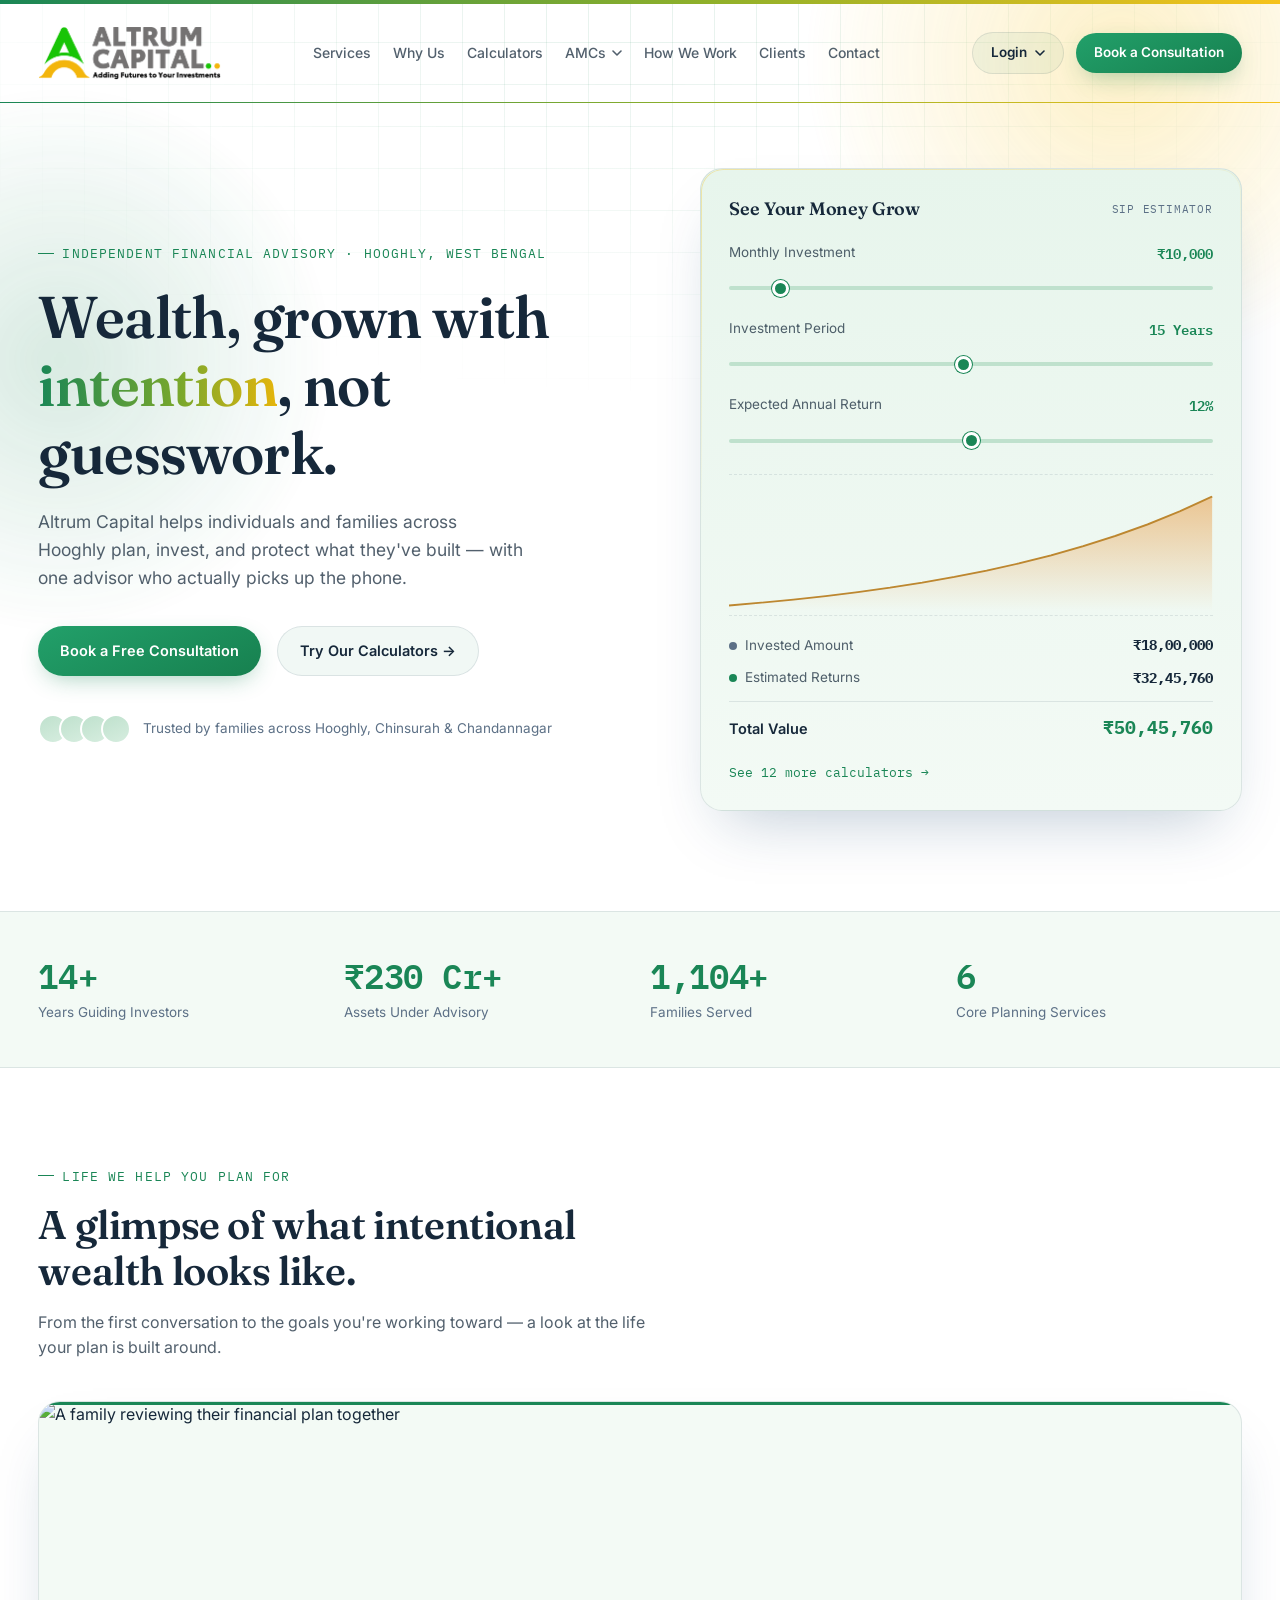
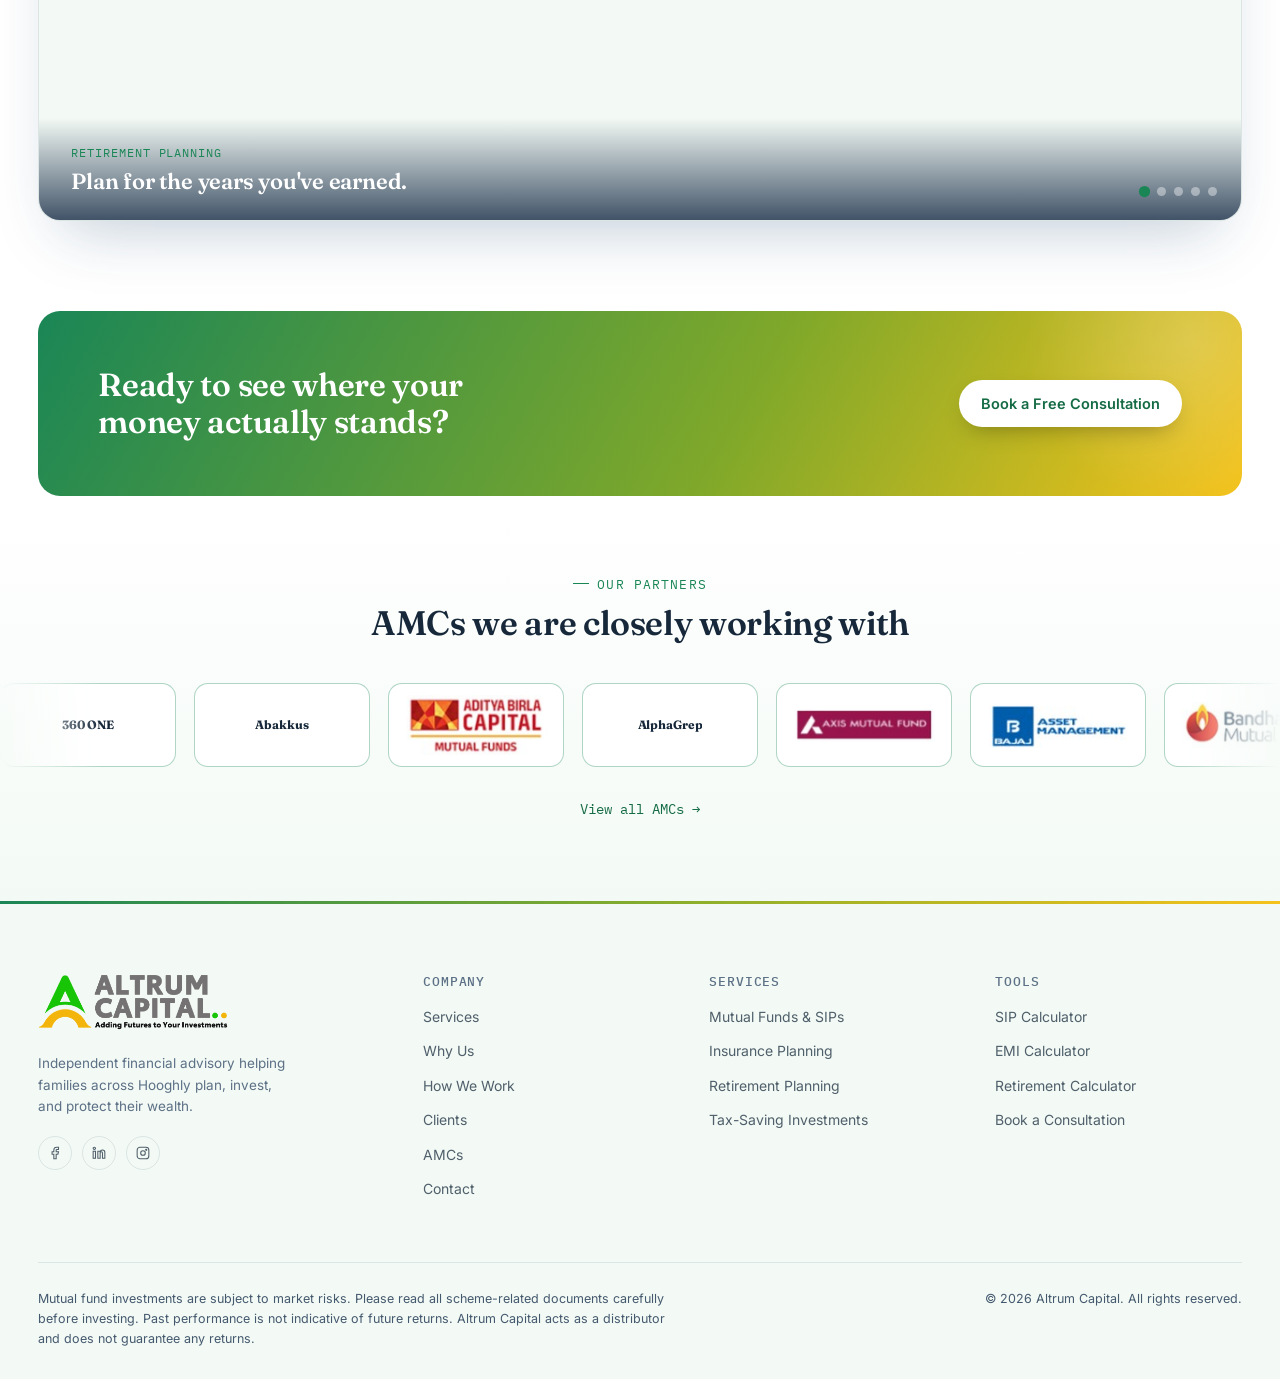
==== index.html @ a1ea078a "my first commit" ====
<!DOCTYPE html>
<html lang="en">
<head>
<meta charset="UTF-8">
<meta name="viewport" content="width=device-width, initial-scale=1.0">
<title>Altrum Capital — Wealth, Grown With Intention</title>
<meta name="description" content="Altrum Capital is an independent financial advisory based in Hooghly, West Bengal, helping families plan, invest, and protect their wealth.">
<link rel="preconnect" href="https://fonts.googleapis.com">
<link rel="preconnect" href="https://fonts.gstatic.com" crossorigin>
<link href="https://fonts.googleapis.com/css2?family=Fraunces:opsz,wght@9..144,400;9..144,500;9..144,600;9..144,700&family=Inter:wght@400;500;600;700&family=IBM+Plex+Mono:wght@400;500;600&display=swap" rel="stylesheet">
<link rel="stylesheet" href="css/style.css">
<link rel="icon" type="image/png" href="images/logo-icon.png">
</head>
<body>

<div class="ledger-bg" aria-hidden="true"></div>

<header id="siteHeader">
  <nav class="wrap">
      <a href="index.html" class="logo logo-full" aria-label="Altrum Capital — Adding Futures to Your Investments"><img src="images/logo-full.png" alt="Altrum Capital"></a>
    <div class="nav-links">
      <a href="services.html">Services</a>
      <a href="why-us.html">Why Us</a>
      <a href="calculators.html">Calculators</a>
      <div class="nav-item has-mega">
        <a href="amcs.html" aria-haspopup="true" aria-expanded="false">AMCs <svg viewBox="0 0 10 6" fill="none" stroke="currentColor" stroke-width="1.6" stroke-linecap="round" stroke-linejoin="round" aria-hidden="true"><path d="M1 1l4 4 4-4"/></svg></a>
        <div class="mega" data-amc-menu></div>
      </div>
      <a href="process.html">How We Work</a>
      <a href="testimonials.html">Clients</a>
      <a href="contact.html">Contact</a>
    </div>
    <div class="nav-cta">
      <div class="login-menu">
        <button type="button" class="login-btn" aria-haspopup="true" aria-expanded="false">Login <svg viewBox="0 0 10 6" fill="none" stroke="currentColor" stroke-width="1.6" stroke-linecap="round" stroke-linejoin="round" aria-hidden="true"><path d="M1 1l4 4 4-4"/></svg></button>
        <div class="login-pop" role="menu">
          <div class="login-group">
            <h6>Office Login</h6>
            <a role="menuitem" href="https://altrumcapital.investwell.app/app/#/login" target="_blank" rel="noopener">Admin</a>
            <a role="menuitem" href="https://www.nseinvest.com/nsemfdesk/login.htm" target="_blank" rel="noopener">NSE MF</a>
            <a role="menuitem" href="https://voltmoney.in/partner/signup" target="_blank" rel="noopener">LAMF</a>
          </div>
          <div class="login-group">
            <h6>Client Login</h6>
            <a role="menuitem" href="https://altrumcapital.investwell.app/app/#/login" target="_blank" rel="noopener">MF Portfolio</a>
            <a role="menuitem" href="https://app.voltmoney.in/" target="_blank" rel="noopener">LAMF</a>
          </div>
        </div>
      </div>
      <a href="contact.html" class="btn btn-primary btn-sm">Book a Consultation</a>
      <button class="burger" id="burgerBtn" aria-label="Open menu" aria-expanded="false">
        <span></span>
      </button>
    </div>
  </nav>
</header>

<div class="menu-close-scrim" id="scrim"></div>
<div class="mobile-menu" id="mobileMenu">
  <a href="services.html">Services</a>
  <a href="why-us.html">Why Us</a>
  <a href="calculators.html">Calculators</a>
  <a href="amcs.html">AMCs</a>
  <a href="process.html">How We Work</a>
  <a href="testimonials.html">Clients</a>
  <a href="contact.html">Contact</a>
  <div class="m-login">
    <h6>Office Login</h6>
    <a href="https://altrumcapital.investwell.app/app/#/login" target="_blank" rel="noopener">Admin</a>
    <a href="https://www.nseinvest.com/nsemfdesk/login.htm" target="_blank" rel="noopener">NSE MF</a>
    <a href="https://voltmoney.in/partner/signup" target="_blank" rel="noopener">LAMF</a>
    <h6>Client Login</h6>
    <a href="https://altrumcapital.investwell.app/app/#/login" target="_blank" rel="noopener">MF Portfolio</a>
    <a href="https://app.voltmoney.in/" target="_blank" rel="noopener">LAMF</a>
  </div>
  <a href="contact.html" class="btn btn-primary" style="margin-top:10px;">Book a Consultation</a>
</div>

<!-- HERO -->
<section class="hero">
  <div class="hero-glow" aria-hidden="true"></div>
  <div class="hero-glow-blue" aria-hidden="true"></div>
  <div class="wrap hero-grid">
    <div>
      <span class="eyebrow">Independent Financial Advisory · Hooghly, West Bengal</span>
      <h1>Wealth, grown with <em>intention</em>, not guesswork.</h1>
      <p class="lead">Altrum Capital helps individuals and families across Hooghly plan, invest, and protect what they've built — with one advisor who actually picks up the phone.</p>
      <div class="hero-actions">
        <a href="contact.html" class="btn btn-primary">Book a Free Consultation</a>
        <a href="calculators.html" class="btn btn-ghost">Try Our Calculators →</a>
      </div>
      <div class="hero-note">
        <div class="avatars"><span></span><span></span><span></span><span></span></div>
        <span>Trusted by families across Hooghly, Chinsurah &amp; Chandannagar</span>
      </div>
    </div>

    <div class="calc-card" id="calculator">
      <div class="calc-head">
        <h3>See Your Money Grow</h3>
        <span>SIP Estimator</span>
      </div>

      <div class="calc-row">
        <label>Monthly Investment <b id="pAmt">₹10,000</b></label>
        <input type="range" id="pSlider" min="1000" max="100000" step="500" value="10000">
      </div>
      <div class="calc-row">
        <label>Investment Period <b id="nAmt">15 Years</b></label>
        <input type="range" id="nSlider" min="1" max="30" step="1" value="15">
      </div>
      <div class="calc-row">
        <label>Expected Annual Return <b id="rAmt">12%</b></label>
        <input type="range" id="rSlider" min="6" max="18" step="0.5" value="12">
      </div>

      <div class="calc-chart">
        <svg id="calcSvg" viewBox="0 0 400 130" preserveAspectRatio="none">
          <defs>
            <linearGradient id="areaGrad" x1="0" y1="0" x2="0" y2="1">
              <stop offset="0%" stop-color="#e8871e" stop-opacity="0.45"/>
              <stop offset="100%" stop-color="#e8871e" stop-opacity="0"/>
            </linearGradient>
          </defs>
          <path class="area-path" fill="url(#areaGrad)" d=""></path>
          <path class="line-path" fill="none" stroke="#bd8730" stroke-width="2" d=""></path>
        </svg>
      </div>

      <div class="calc-results">
        <div><span><span class="dot invested"></span>Invested Amount</span> <strong id="investedOut">₹0</strong></div>
        <div><span><span class="dot returns"></span>Estimated Returns</span> <strong id="returnsOut">₹0</strong></div>
        <div class="total"><span>Total Value</span> <strong id="totalOut">₹0</strong></div>
      </div>
      <p style="margin-top:16px;"><a href="calculators.html" class="mono" style="font-size:12.5px;color:var(--orange-400);">See 12 more calculators →</a></p>
    </div>
  </div>
</section>

<!-- STATS -->
<section class="stats">
  <div class="wrap">
    <div class="stat reveal"><h3 class="mono" data-target="15" data-suffix="+">0</h3><p>Years Guiding Investors</p></div>
    <div class="stat reveal"><h3 class="mono" data-target="250" data-prefix="₹" data-suffix=" Cr+">0</h3><p>Assets Under Advisory</p></div>
    <div class="stat reveal"><h3 class="mono" data-target="1200" data-suffix="+">0</h3><p>Families Served</p></div>
    <div class="stat reveal"><h3 class="mono" data-target="6">0</h3><p>Core Planning Services</p></div>
  </div>
</section>

<!-- MOVING IMAGE GALLERY (auto-advances every 4 seconds) -->
<section class="img-slider-section" id="gallery">
  <div class="wrap">
    <div class="section-head reveal">
      <span class="eyebrow">Life We Help You Plan For</span>
      <h2>A glimpse of what intentional wealth looks like.</h2>
      <p>From the first conversation to the goals you're working toward — a look at the life your plan is built around.</p>
    </div>
    <div class="img-slider reveal">
      <div class="slider-track-time"></div>
      <div class="img-slide active">
        <img src="https://picsum.photos/seed/altrum-family/1200/700" alt="A family reviewing their financial plan together">
        <div class="slide-caption"><span>Retirement Planning</span><h3>Plan for the years you've earned.</h3></div>
      </div>
      <div class="img-slide">
        <img src="https://picsum.photos/seed/altrum-invest/1200/700" alt="Reviewing investment portfolio documents">
        <div class="slide-caption"><span>Mutual Funds &amp; SIPs</span><h3>Steady, disciplined investing.</h3></div>
      </div>
      <div class="img-slide">
        <img src="https://picsum.photos/seed/altrum-home/1200/700" alt="A young family in front of their new home">
        <div class="slide-caption"><span>Goal-Based Planning</span><h3>A home, an education, a future.</h3></div>
      </div>
      <div class="img-slide">
        <img src="https://picsum.photos/seed/altrum-meeting/1200/700" alt="Advisor meeting with a client over documents">
        <div class="slide-caption"><span>One Advisor, One Relationship</span><h3>Someone who picks up the phone.</h3></div>
      </div>
      <div class="img-slide">
        <img src="https://picsum.photos/seed/altrum-coast/1200/700" alt="A relaxed retired couple enjoying the outdoors">
        <div class="slide-caption"><span>Life After Work</span><h3>Retirement, funded and unhurried.</h3></div>
      </div>
      <div class="slider-dots"></div>
    </div>
  </div>
</section>

<!-- CTA BANNER -->
<div class="cta-banner reveal">
  <h2>Ready to see where your money actually stands?</h2>
  <a href="contact.html" class="btn btn-primary">Book a Free Consultation</a>
</div>

<!-- AMC LOGO STRIP -->
<section class="amc-strip" aria-label="AMCs we work with">
  <div class="wrap">
    <div class="amc-strip-head">
      <span class="eyebrow">Our Partners</span>
      <h2>AMCs we are closely working with</h2>
    </div>
  </div>
  <div class="amc-marquee" data-amc-marquee></div>
  <div class="wrap"><p class="amc-strip-cta"><a href="amcs.html" class="mono">View all AMCs →</a></p></div>
</section>

<!-- FOOTER -->
<footer>
  <div class="wrap">
    <div class="footer-grid">
        <div class="footer-brand">
            <a href="index.html" class="logo logo-full" aria-label="Altrum Capital — Adding Futures to Your Investments"><img src="images/logo-full.png" alt="Altrum Capital"></a>
            <p>Independent financial advisory helping families across Hooghly plan, invest, and protect their wealth.</p>
            <div class="social-row">
                <a href="#" aria-label="Facebook"><svg viewBox="0 0 24 24" fill="none" stroke-width="1.8"><path d="M18 2h-3a5 5 0 0 0-5 5v3H7v4h3v8h4v-8h3l1-4h-4V7a1 1 0 0 1 1-1h3Z"/></svg></a>
                <a href="#" aria-label="LinkedIn"><svg viewBox="0 0 24 24" fill="none" stroke-width="1.8"><rect x="2" y="9" width="4" height="12"/><circle cx="4" cy="4" r="2"/><path d="M10 9h4v2a4 4 0 0 1 8 0v10h-4v-9a2 2 0 0 0-4 0v9h-4Z"/></svg></a>
                <a href="#" aria-label="Instagram"><svg viewBox="0 0 24 24" fill="none" stroke-width="1.8"><rect x="2" y="2" width="20" height="20" rx="5"/><circle cx="12" cy="12" r="4"/><circle cx="17.5" cy="6.5" r="1"/></svg></a>
            </div>
        </div>
      <div class="footer-col">
        <h4>Company</h4>
        <a href="services.html">Services</a>
        <a href="why-us.html">Why Us</a>
        <a href="process.html">How We Work</a>
        <a href="testimonials.html">Clients</a>
        <a href="amcs.html">AMCs</a>
        <a href="contact.html">Contact</a>
      </div>
      <div class="footer-col">
        <h4>Services</h4>
        <a href="services.html">Mutual Funds &amp; SIPs</a>
        <a href="services.html">Insurance Planning</a>
        <a href="services.html">Retirement Planning</a>
        <a href="services.html">Tax-Saving Investments</a>
      </div>
      <div class="footer-col">
        <h4>Tools</h4>
        <a href="calculators.html">SIP Calculator</a>
        <a href="calculators.html">EMI Calculator</a>
        <a href="calculators.html">Retirement Calculator</a>
        <a href="contact.html">Book a Consultation</a>
      </div>
    </div>
    <div class="footer-bottom">
      <p>Mutual fund investments are subject to market risks. Please read all scheme-related documents carefully before investing. Past performance is not indicative of future returns. Altrum Capital acts as a distributor and does not guarantee any returns.</p>
      <p>© <span id="year"></span> Altrum Capital. All rights reserved.</p>
    </div>
  </div>
</footer>

<script src="js/amc-data.js"></script>
<script src="js/amc-menu.js"></script>
<script src="js/main.js"></script>
<script>
  // hero SIP mini-calculator (shared formula pattern with calculators.js)
  const pSlider = document.getElementById('pSlider');
  const nSlider = document.getElementById('nSlider');
  const rSlider = document.getElementById('rSlider');
  const pAmt = document.getElementById('pAmt');
  const nAmt = document.getElementById('nAmt');
  const rAmt = document.getElementById('rAmt');
  const investedOut = document.getElementById('investedOut');
  const returnsOut = document.getElementById('returnsOut');
  const totalOut = document.getElementById('totalOut');
  const calcSvg = document.getElementById('calcSvg');

  function fmt(n){ return '₹' + Math.round(n).toLocaleString('en-IN'); }
  function futureValue(P, months, annualRatePct){
    const i = annualRatePct / 12 / 100;
    if(months === 0) return 0;
    return P * ((Math.pow(1 + i, months) - 1) / i) * (1 + i);
  }
  function renderCalculator(){
    const P = +pSlider.value, years = +nSlider.value, rate = +rSlider.value;
    pAmt.textContent = '₹' + P.toLocaleString('en-IN');
    nAmt.textContent = years + (years === 1 ? ' Year' : ' Years');
    rAmt.textContent = rate + '%';
    const totalMonths = years * 12;
    const total = futureValue(P, totalMonths, rate);
    const invested = P * totalMonths;
    const returns = total - invested;
    investedOut.textContent = fmt(invested);
    returnsOut.textContent = fmt(returns);
    totalOut.textContent = fmt(total);
    const points = [];
    for(let y = 0; y <= years; y++) points.push(futureValue(P, y * 12, rate));
    const max = Math.max(...points, 1);
    const w = 400, h = 130, pad = 6;
    const stepX = years === 0 ? 0 : w / years;
    let linePoints = points.map((v, idx) => [idx * stepX, h - pad - (v / max) * (h - pad * 2)]);
    let lineD = 'M' + linePoints.map(pt => pt.join(',')).join(' L');
    let areaD = lineD + ` L${w},${h} L0,${h} Z`;
    calcSvg.querySelector('.line-path').setAttribute('d', lineD);
    calcSvg.querySelector('.area-path').setAttribute('d', areaD);
  }
  [pSlider, nSlider, rSlider].forEach(s => s.addEventListener('input', renderCalculator));
  renderCalculator();
</script>

</body>
</html>
---- css/style.css ----
:root{
  --navy-950:#ffffff;
  --navy-900:#f3faf5;
  --navy-850:#e7f5ec;
  --navy-800:#d6eddf;
  --navy-700:#bfe1cd;
  --navy-line:rgba(17,40,71,0.10);
  --orange-500:#146b44;
  --orange-400:#1a8656;
  --orange-glow:rgba(246,194,27,0.30);
  --blue-glow:rgba(26,134,86,0.20);
  --gold-400:#d9a406;
  --ivory-100:#16283a;
  --ivory-70:rgba(22,40,58,0.74);
  --slate-400:#5c7086;
  --slate-500:#44586e;
  --radius-lg:22px;
  --radius-md:14px;
  --radius-sm:8px;
  --ease:cubic-bezier(.22,.61,.36,1);
}

*{margin:0;padding:0;box-sizing:border-box;}
html{scroll-behavior:smooth;}
@media (prefers-reduced-motion: reduce){
  html{scroll-behavior:auto;}
  *,*::before,*::after{animation-duration:0.001ms !important; animation-iteration-count:1 !important; transition-duration:0.001ms !important; scroll-behavior:auto !important;}
}

body{
  background:var(--navy-950);
  color:var(--ivory-100);
  font-family:'Inter',sans-serif;
  line-height:1.6;
  -webkit-font-smoothing:antialiased;
  overflow-x:hidden;
}

h1,h2,h3,h4{
  font-family:'Fraunces',serif;
  font-weight:600;
  line-height:1.15;
  letter-spacing:-0.01em;
}

.mono{ font-family:'IBM Plex Mono',monospace; }

a{ color:inherit; text-decoration:none; }
ul{ list-style:none; }
img,svg{ display:block; max-width:100%; }
button{ font:inherit; cursor:pointer; border:none; background:none; color:inherit; }
input[type="range"]{ -webkit-appearance:none; appearance:none; }

:focus-visible{
  outline:2px solid var(--orange-400);
  outline-offset:3px;
  border-radius:4px;
}

.wrap{
  max-width:1800px;
  margin:0 auto;
  padding:0 clamp(24px,3vw,64px);
}

.eyebrow{
  display:inline-flex;
  align-items:center;
  gap:8px;
  font-family:'IBM Plex Mono',monospace;
  font-size:12.5px;
  letter-spacing:0.09em;
  text-transform:uppercase;
  color:var(--orange-400);
}
.eyebrow::before{
  content:"";
  width:16px;
  height:1px;
  background:var(--orange-400);
  display:inline-block;
}

/* ---------- background texture ---------- */
.ledger-bg{
  position:fixed;
  inset:0;
  z-index:0;
  pointer-events:none;
  background-image:
    linear-gradient(rgba(26,134,86,0.14) 1px, transparent 1px),
    linear-gradient(90deg, rgba(26,134,86,0.14) 1px, transparent 1px);
  background-size:42px 42px;
  -webkit-mask-image:radial-gradient(ellipse 80% 60% at 50% 0%, black 10%, transparent 75%);
          mask-image:radial-gradient(ellipse 80% 60% at 50% 0%, black 10%, transparent 75%);
  opacity:0.7;
}

/* ---------- nav ---------- */
header{
  position:fixed;
  top:0; left:0; right:0;
  z-index:100;
  padding:22px 0;
  transition:background .35s var(--ease), padding .35s var(--ease), border-color .35s var(--ease);
  border-bottom:1px solid transparent;
}
header.scrolled{
  background:rgba(255,255,255,0.86);
  -webkit-backdrop-filter:blur(14px);
  backdrop-filter:blur(14px);
  padding:14px 0;
  border-bottom:1px solid var(--navy-line);
  box-shadow:0 8px 24px -18px rgba(17,40,71,0.35);
}
nav.wrap{
  display:flex;
  align-items:center;
  justify-content:space-between;
}
.logo{
  display:flex;
  align-items:center;
  gap:10px;
  font-family:'Fraunces',serif;
  font-weight:700;
  font-size:19px;
  letter-spacing:-0.01em;
}
.logo-mark{
  width:38px; height:38px;
  display:flex; align-items:center; justify-content:center;
  flex-shrink:0;
}
.logo-mark img{
  width:100%; height:100%;
  object-fit:contain;
  display:block;
}
.logo small{
  display:block;
  font-family:'IBM Plex Mono',monospace;
  font-weight:400;
  font-size:10px;
  letter-spacing:0.08em;
  color:var(--slate-400);
  text-transform:uppercase;
  margin-top:1px;
}
.nav-links{
  display:flex;
  align-items:center;
  gap:30px;
  font-size:14.5px;
  font-weight:500;
  color:var(--ivory-70);
}
.nav-links a{ transition:color .2s; position:relative; }
.nav-links a:hover, .nav-links a.active{ color:var(--ivory-100); }
.nav-cta{
  display:flex; align-items:center; gap:18px;
}
.btn{
  display:inline-flex;
  align-items:center;
  justify-content:center;
  gap:8px;
  padding:12px 22px;
  border-radius:100px;
  font-size:14.5px;
  font-weight:600;
  white-space:nowrap;
  transition:transform .25s var(--ease), box-shadow .25s var(--ease), background .25s var(--ease), border-color .25s var(--ease);
}
.btn-primary{
  background:linear-gradient(155deg, var(--orange-400), var(--orange-500));
  color:var(--navy-950);
  box-shadow:0 8px 24px -8px var(--orange-glow);
}
.btn-primary:hover{ transform:translateY(-2px); box-shadow:0 12px 28px -6px var(--orange-glow); }
.btn-ghost{
  border:1px solid var(--navy-line);
  color:var(--ivory-100);
  background:rgba(26,134,86,0.06);
}
.btn-ghost:hover{ border-color:var(--gold-400); background:rgba(246,194,27,0.08); }
.btn-sm{ padding:9px 18px; font-size:13.5px; }

.burger{
  display:none;
  width:38px; height:38px;
  align-items:center; justify-content:center;
  position:relative;
}
.burger span, .burger span::before, .burger span::after{
  content:"";
  display:block;
  width:20px; height:2px;
  background:var(--ivory-100);
  position:relative;
  transition:transform .3s, opacity .3s, top .3s;
}
.burger span::before{ position:absolute; top:-7px; }
.burger span::after{ position:absolute; top:7px; }
.burger.open span{ background:transparent; }
.burger.open span::before{ transform:rotate(45deg); top:0; }
.burger.open span::after{ transform:rotate(-45deg); top:0; }

.mobile-menu{
  display:none;
  position:fixed;
  top:0; right:0;
  width:min(320px, 82vw);
  height:100vh;
  background:var(--navy-900);
  border-left:1px solid var(--navy-line);
  z-index:120;
  padding:100px 32px 40px;
  transform:translateX(100%);
  transition:transform .4s var(--ease);
  flex-direction:column;
  gap:26px;
}
.mobile-menu.open{ transform:translateX(0); }
.mobile-menu a{ font-size:17px; font-weight:500; }
.menu-close-scrim{
  display:none;
  position:fixed; inset:0; background:rgba(6,15,31,0.6); z-index:110;
}
.menu-close-scrim.open{ display:block; }

/* ---------- page header (non-hero pages) ---------- */
.page-header{
  position:relative;
  padding:168px 0 70px;
  overflow:hidden;
}
.page-header .wrap{ position:relative; z-index:1; }
.page-header h1{
  font-size:clamp(32px, 4vw, 48px);
  margin-top:16px;
  max-width:680px;
}
.page-header p{
  color:var(--ivory-70);
  margin-top:16px;
  font-size:16.5px;
  max-width:560px;
}
.breadcrumb{
  font-family:'IBM Plex Mono',monospace;
  font-size:12px;
  color:var(--slate-400);
  margin-top:22px;
  text-transform:uppercase;
  letter-spacing:0.06em;
}
.breadcrumb a{ color:var(--orange-400); }

/* ---------- hero ---------- */
.hero{
  position:relative;
  padding:168px 0 100px;
  overflow:hidden;
}
.hero-glow{
  position:absolute;
  width:640px; height:640px;
  border-radius:50%;
  background:radial-gradient(circle, var(--orange-glow), transparent 70%);
  filter:blur(10px);
  top:-260px; right:-160px;
  z-index:0;
  opacity:0.8;
}
.hero-glow-blue{
  position:absolute;
  width:560px; height:560px;
  border-radius:50%;
  background:radial-gradient(circle, var(--blue-glow), transparent 70%);
  filter:blur(10px);
  top:80px; left:-220px;
  z-index:0;
  opacity:0.85;
}
.hero-grid{
  position:relative;
  z-index:1;
  display:grid;
  grid-template-columns:1.05fr 0.95fr;
  gap:64px;
  align-items:center;
}
.hero h1{
  font-size:clamp(38px, 4.6vw, 60px);
  margin:20px 0 22px;
}
.hero h1 em{
  font-style:normal;
  color:var(--orange-400);
}
.hero p.lead{
  font-size:17.5px;
  color:var(--ivory-70);
  max-width:490px;
  margin-bottom:34px;
}
.hero-actions{ display:flex; gap:16px; flex-wrap:wrap; }

.hero-note{
  display:flex;
  align-items:center;
  gap:12px;
  margin-top:38px;
  font-size:13.5px;
  color:var(--slate-400);
}
.avatars{ display:flex; }
.avatars span{
  width:30px; height:30px;
  border-radius:50%;
  border:2px solid var(--navy-950);
  background:linear-gradient(155deg, var(--navy-700), var(--navy-800));
  margin-left:-9px;
}
.avatars span:first-child{ margin-left:0; }

/* ---------- moving image slider ---------- */
.img-slider-section{
  position:relative; z-index:1;
  padding:90px 0;
}
.img-slider-section .section-head{ margin-bottom:40px; }
.img-slider{
  position:relative;
  width:100%;
  height:420px;
  border-radius:var(--radius-lg);
  overflow:hidden;
  border:1px solid var(--navy-line);
  box-shadow:0 30px 60px -25px rgba(17,60,105,0.28);
  background:var(--navy-900);
}
.img-slide{
  position:absolute;
  inset:0;
  opacity:0;
  transition:opacity 1s var(--ease);
}
.img-slide.active{ opacity:1; }
.img-slide img{
  width:100%; height:100%;
  object-fit:cover;
}
.img-slide .slide-caption{
  position:absolute;
  left:0; right:0; bottom:0;
  padding:26px 32px;
  background:linear-gradient(0deg, rgba(15,36,64,0.78), transparent);
  color:#fff;
}
.img-slide .slide-caption span{
  font-family:'IBM Plex Mono',monospace;
  font-size:11.5px;
  letter-spacing:0.08em;
  text-transform:uppercase;
  color:var(--orange-400);
  display:block;
  margin-bottom:6px;
}
.img-slide .slide-caption h3{
  font-size:22px;
  color:#fff;
}
.slider-dots{
  position:absolute;
  right:24px; bottom:24px;
  display:flex; gap:8px;
  z-index:2;
}
.slider-dots button{
  width:9px; height:9px;
  border-radius:50%;
  background:rgba(255,255,255,0.4);
  transition:background .3s, transform .3s;
}
.slider-dots button.active{
  background:var(--orange-400);
  transform:scale(1.25);
}
.slider-track-time{
  position:absolute;
  left:0; top:0; height:3px;
  background:var(--orange-400);
  z-index:2;
  width:0%;
}

/* ---------- calculator card ---------- */
.calc-card{
  background:linear-gradient(180deg, var(--navy-850), var(--navy-900));
  border:1px solid var(--navy-line);
  border-radius:var(--radius-lg);
  padding:30px 28px 26px;
  box-shadow:0 30px 60px -25px rgba(17,60,105,0.28);
  position:relative;
}
.calc-card::before{
  content:"";
  position:absolute; inset:0;
  border-radius:inherit;
  padding:1px;
  background:linear-gradient(155deg, rgba(246,194,27,0.35), transparent 40%);
  -webkit-mask:linear-gradient(#fff 0 0) content-box, linear-gradient(#fff 0 0);
  -webkit-mask-composite:xor;
  mask-composite:exclude;
  pointer-events:none;
}
.calc-head{
  display:flex;
  align-items:center;
  justify-content:space-between;
  margin-bottom:22px;
  flex-wrap:wrap;
  gap:8px;
}
.calc-head h3{ font-size:18px; }
.calc-head span{
  font-family:'IBM Plex Mono',monospace;
  font-size:11px;
  color:var(--slate-400);
  text-transform:uppercase;
  letter-spacing:0.07em;
}
.calc-row{ margin-bottom:20px; }
.calc-row label{
  display:flex;
  justify-content:space-between;
  font-size:13.5px;
  color:var(--ivory-70);
  margin-bottom:9px;
}
.calc-row label b{
  font-family:'IBM Plex Mono',monospace;
  color:var(--orange-400);
  font-weight:600;
}
input[type="range"]{
  width:100%;
  height:4px;
  border-radius:4px;
  background:var(--navy-700);
  outline:none;
}
input[type="range"]::-webkit-slider-thumb{
  -webkit-appearance:none;
  width:17px; height:17px;
  border-radius:50%;
  background:var(--orange-400);
  border:3px solid var(--navy-950);
  box-shadow:0 0 0 1px var(--orange-400);
  cursor:pointer;
  margin-top:0;
}
input[type="range"]::-moz-range-thumb{
  width:14px; height:14px;
  border-radius:50%;
  background:var(--orange-400);
  border:3px solid var(--navy-950);
  box-shadow:0 0 0 1px var(--orange-400);
  cursor:pointer;
}

.calc-chart{
  margin:24px 0 18px;
  border-top:1px dashed var(--navy-line);
  border-bottom:1px dashed var(--navy-line);
  padding:16px 0 4px;
}
.calc-chart svg{ width:100%; height:120px; }

.calc-results{
  display:flex;
  flex-direction:column;
  gap:10px;
  font-size:13.5px;
}
.calc-results > div{
  display:flex;
  align-items:center;
  justify-content:space-between;
  color:var(--ivory-70);
}
.calc-results strong{
  font-family:'IBM Plex Mono',monospace;
  color:var(--ivory-100);
  font-size:14px;
}
.calc-results .total{
  padding-top:12px;
  margin-top:2px;
  border-top:1px solid var(--navy-line);
  font-size:14.5px;
  color:var(--ivory-100);
  font-weight:600;
}
.calc-results .total strong{ font-size:18px; color:var(--orange-400); }
.dot{
  width:8px; height:8px; border-radius:50%; display:inline-block; margin-right:8px;
}
.dot.invested{ background:var(--slate-400); }
.dot.returns{ background:var(--orange-400); }

/* ---------- calculators hub (multi-calculator page) ---------- */
.calc-tabs{
  display:flex;
  flex-wrap:wrap;
  gap:10px;
  margin-bottom:44px;
}
.calc-tab{
  padding:10px 18px;
  border-radius:100px;
  border:1px solid var(--navy-line);
  font-size:13.5px;
  font-weight:600;
  color:var(--ivory-70);
  background:var(--navy-900);
  transition:all .25s var(--ease);
}
.calc-tab:hover{ border-color:var(--gold-400); color:var(--ivory-100); }
.calc-tab.active{
  background:linear-gradient(155deg, var(--orange-400), var(--orange-500));
  color:var(--navy-950);
  border-color:transparent;
}
.calc-panel{ display:none; }
.calc-panel.active{ display:block; }
.calc-panel-grid{
  display:grid;
  grid-template-columns:1fr 1fr;
  gap:40px;
  align-items:start;
}
.calc-panel-intro h3{ font-size:24px; margin-bottom:14px; }
.calc-panel-intro p{ color:var(--ivory-70); font-size:15px; margin-bottom:18px; }
.calc-panel-intro ul{ display:flex; flex-direction:column; gap:10px; }
.calc-panel-intro li{
  font-size:14px;
  color:var(--slate-400);
  padding-left:20px;
  position:relative;
}
.calc-panel-intro li::before{
  content:"—";
  position:absolute; left:0; color:var(--orange-400);
}
.two-col-inputs{ display:grid; grid-template-columns:1fr 1fr; gap:0 20px; }
.field-row{ margin-bottom:18px; }
.field-row label{
  display:block; font-size:13px; color:var(--slate-400); margin-bottom:8px;
}
.field-row input[type="number"], .field-row select{
  width:100%;
  background:var(--navy-950);
  border:1px solid var(--navy-line);
  border-radius:var(--radius-sm);
  padding:12px 14px;
  color:var(--ivory-100);
  font-family:'IBM Plex Mono',monospace;
  font-size:14px;
}

/* ---------- stats ---------- */
.bg-tint{ background:var(--navy-900); }

.stats{
  position:relative; z-index:1;
  background:var(--navy-900);
  border-top:1px solid var(--navy-line);
  border-bottom:1px solid var(--navy-line);
  padding:44px 0;
}
.stats .wrap{
  display:grid;
  grid-template-columns:repeat(4, 1fr);
  gap:20px;
}
.stat h3{
  font-family:'IBM Plex Mono',monospace;
  font-size:clamp(26px,3vw,34px);
  color:var(--orange-400);
  font-weight:600;
  margin-bottom:6px;
}
.stat p{ font-size:13.5px; color:var(--slate-400); }

/* ---------- sections generic ---------- */
section{ position:relative; z-index:1; }
.section-pad{ padding:110px 0; }
.section-head{
  max-width:620px;
  margin-bottom:56px;
}
.section-head h2{
  font-size:clamp(28px,3.4vw,40px);
  margin-top:16px;
}
.section-head p{
  color:var(--ivory-70);
  margin-top:16px;
  font-size:16px;
}

/* ---------- services ---------- */
.services-grid{
  display:grid;
  grid-template-columns:repeat(3, 1fr);
  gap:22px;
}
.service-card{
  background:var(--navy-900);
  border:1px solid var(--navy-line);
  border-radius:var(--radius-md);
  padding:30px 26px;
  transition:border-color .3s, transform .3s var(--ease), background .3s;
}
.service-card:hover{
  border-color:rgba(246,194,27,0.4);
  transform:translateY(-4px);
  background:var(--navy-850);
}
.service-icon{
  width:44px; height:44px;
  border-radius:11px;
  background:rgba(246,194,27,0.12);
  display:flex; align-items:center; justify-content:center;
  margin-bottom:20px;
}
.service-icon svg{ width:22px; height:22px; stroke:var(--orange-400); }
.service-card h3{ font-size:18.5px; margin-bottom:10px; font-weight:600; }
.service-card p{ font-size:14.5px; color:var(--slate-400); }

/* ---------- why us ---------- */
.why-grid{
  display:grid;
  grid-template-columns:repeat(2, 1fr);
  gap:2px;
  background:var(--navy-line);
  border:1px solid var(--navy-line);
  border-radius:var(--radius-md);
  overflow:hidden;
}
.why-item{
  background:var(--navy-950);
  padding:34px 32px;
  display:flex;
  gap:18px;
}
.why-icon{
  width:40px; height:40px;
  flex-shrink:0;
  border-radius:50%;
  border:1px solid rgba(246,194,27,0.4);
  display:flex; align-items:center; justify-content:center;
}
.why-icon svg{ width:18px; height:18px; stroke:var(--gold-400); }
.why-item h3{ font-size:16.5px; margin-bottom:6px; font-weight:600; }
.why-item p{ font-size:14px; color:var(--slate-400); }

/* ---------- process ---------- */
.process-list{
  display:grid;
  grid-template-columns:repeat(4, 1fr);
  gap:0;
  counter-reset:step;
}
.process-item{
  padding:0 22px 0 0;
  position:relative;
}
.process-item:not(:last-child)::after{
  content:"";
  position:absolute;
  top:16px; right:0;
  width:20px; height:1px;
  background:var(--navy-line);
}
.process-num{
  font-family:'IBM Plex Mono',monospace;
  color:var(--orange-400);
  font-size:13px;
  margin-bottom:16px;
}
.process-item h3{ font-size:17px; margin-bottom:10px; }
.process-item p{ font-size:14px; color:var(--slate-400); }

/* ---------- testimonials ---------- */
.testi-grid{
  display:grid;
  grid-template-columns:repeat(3, 1fr);
  gap:22px;
}
.testi-card{
  background:var(--navy-950);
  border:1px solid var(--navy-line);
  border-radius:var(--radius-md);
  padding:30px 26px;
  box-shadow:0 20px 40px -28px rgba(17,60,105,0.25);
}
.testi-card p.quote{
  font-family:'Fraunces',serif;
  font-size:17px;
  line-height:1.5;
  margin-bottom:22px;
  color:var(--ivory-100);
}
.testi-who{ display:flex; align-items:center; gap:12px; }
.testi-avatar{
  width:36px; height:36px; border-radius:50%;
  background:linear-gradient(155deg, var(--orange-500), var(--gold-400));
}
.testi-who b{ display:block; font-size:14px; }
.testi-who span{ font-size:12.5px; color:var(--slate-400); }

/* ---------- contact ---------- */
.contact-grid{
  display:grid;
  grid-template-columns:0.9fr 1.1fr;
  gap:56px;
}
.contact-info h2{ font-size:clamp(26px,3vw,34px); margin-bottom:18px; }
.contact-info p{ color:var(--ivory-70); margin-bottom:32px; font-size:15.5px; }
.info-row{
  display:flex; gap:16px;
  padding:18px 0;
  border-top:1px solid var(--navy-line);
}
.info-row:last-of-type{ border-bottom:1px solid var(--navy-line); }
.info-icon{
  width:36px; height:36px; flex-shrink:0;
  border-radius:9px;
  background:rgba(246,194,27,0.1);
  display:flex; align-items:center; justify-content:center;
}
.info-icon svg{ width:17px; height:17px; stroke:var(--gold-400); }
.info-row h4{ font-size:14.5px; font-weight:600; margin-bottom:3px; }
.info-row p{ font-size:13.5px; color:var(--slate-400); margin:0; }

.form-card{
  background:var(--navy-900);
  border:1px solid var(--navy-line);
  border-radius:var(--radius-lg);
  padding:36px;
}
.form-row{ margin-bottom:18px; }
.form-row label{
  display:block; font-size:13px; color:var(--slate-400); margin-bottom:8px;
}
.form-row input, .form-row textarea{
  width:100%;
  background:var(--navy-950);
  border:1px solid var(--navy-line);
  border-radius:var(--radius-sm);
  padding:13px 15px;
  color:var(--ivory-100);
  font-family:'Inter',sans-serif;
  font-size:14.5px;
  transition:border-color .2s;
}
.form-row input:focus, .form-row textarea:focus{
  border-color:var(--orange-400);
  outline:none;
}
.form-row-2{ display:grid; grid-template-columns:1fr 1fr; gap:16px; }
.form-card button{ width:100%; margin-top:6px; padding:14px; }

/* ---------- cta banner ---------- */
.cta-banner{
  margin:0 32px;
  max-width:calc(1800px - 2*clamp(24px,3vw,64px)); width:calc(100% - 2*clamp(24px,3vw,64px));
  margin-left:auto; margin-right:auto;
  background:linear-gradient(120deg, var(--navy-850), var(--navy-800));
  border:1px solid var(--navy-line);
  border-radius:var(--radius-lg);
  padding:56px 60px;
  display:flex;
  align-items:center;
  justify-content:space-between;
  gap:30px;
  position:relative;
  overflow:hidden;
}
.cta-banner::after{
  content:"";
  position:absolute;
  width:340px; height:340px;
  border-radius:50%;
  background:radial-gradient(circle, var(--orange-glow), transparent 70%);
  right:-120px; top:-140px;
  opacity:0.6;
}
.cta-banner h2{ font-size:clamp(24px,2.8vw,32px); max-width:460px; position:relative; z-index:1;}
.cta-banner .btn{ position:relative; z-index:1; flex-shrink:0; }

/* ---------- footer ---------- */
footer{
  padding:70px 0 30px;
  background:var(--navy-900);
  border-top:1px solid var(--navy-line);
}
.footer-grid{
  display:grid;
  grid-template-columns:1.4fr 1fr 1fr 1fr;
  gap:40px;
  padding-bottom:50px;
}
.footer-brand p{ font-size:13.5px; color:var(--slate-400); margin-top:16px; max-width:260px; }
.footer-col h4{
  font-size:12.5px;
  text-transform:uppercase;
  letter-spacing:0.07em;
  color:var(--slate-400);
  margin-bottom:18px;
  font-family:'IBM Plex Mono',monospace;
  font-weight:500;
}
.footer-col a{
  display:block;
  font-size:14px;
  color:var(--ivory-70);
  margin-bottom:12px;
  transition:color .2s;
}
.footer-col a:hover{ color:var(--orange-400); }
.social-row{ display:flex; gap:10px; margin-top:18px; }
.social-row a{
  width:34px; height:34px;
  border-radius:50%;
  border:1px solid var(--navy-line);
  display:flex; align-items:center; justify-content:center;
}
.social-row a svg{ width:14px; height:14px; stroke:var(--ivory-70); }
.footer-bottom{
  padding-top:26px;
  border-top:1px solid var(--navy-line);
  display:flex;
  justify-content:space-between;
  align-items:flex-start;
  gap:24px;
  font-size:12.5px;
  color:var(--slate-500);
}
.footer-bottom p{ max-width:640px; line-height:1.6; }

/* ---------- reveal animation ---------- */
.reveal{
  opacity:0;
  transform:translateY(24px);
  transition:opacity .7s var(--ease), transform .7s var(--ease);
}
.reveal.in-view{ opacity:1; transform:translateY(0); }

/* ---------- responsive ---------- */
@media (max-width: 980px){
  .hero-grid{ grid-template-columns:1fr; }
  .hero-grid > div:first-child{ order:1; }
  .calc-card{ order:0; }
  .stats .wrap{ grid-template-columns:repeat(2,1fr); gap:30px 20px; }
  .services-grid{ grid-template-columns:repeat(2,1fr); }
  .why-grid{ grid-template-columns:1fr; }
  .process-list{ grid-template-columns:repeat(2,1fr); row-gap:34px; }
  .process-item:nth-child(2)::after{ display:none; }
  .testi-grid{ grid-template-columns:1fr; }
  .contact-grid{ grid-template-columns:1fr; }
  .footer-grid{ grid-template-columns:1fr 1fr; row-gap:36px; }
  .cta-banner{ flex-direction:column; text-align:center; padding:44px 32px; }
  .calc-panel-grid{ grid-template-columns:1fr; }
  .img-slider{ height:320px; }
}

@media (max-width: 860px){
  .nav-links{ display:none; }
  .nav-cta .btn-ghost{ display:none; }
  .burger{ display:flex; }
  .mobile-menu{ display:flex; }
}

@media (max-width: 640px){
  .wrap{ padding:0 22px; }
  .hero{ padding:140px 0 70px; }
  .page-header{ padding:140px 0 50px; }
  .stats .wrap{ grid-template-columns:repeat(2,1fr); }
  .services-grid{ grid-template-columns:1fr; }
  .process-list{ grid-template-columns:1fr; }
  .process-item::after{ display:none; }
  .footer-grid{ grid-template-columns:1fr 1fr; }
  .form-row-2{ grid-template-columns:1fr; }
  .cta-banner{ margin:0 22px; }
  .section-pad{ padding:80px 0; }
  .two-col-inputs{ grid-template-columns:1fr; }
  .img-slider{ height:240px; }
}

/* ================= AMC menu & pages ================= */
nav.wrap{ position:relative; }
.nav-item{ display:flex; align-items:center; }
.nav-item > a{ display:inline-flex; align-items:center; gap:6px; }
.nav-item > a svg{ width:10px; height:6px; transition:transform .25s var(--ease); }
.has-mega.open > a svg{ transform:rotate(180deg); }
.has-mega.open > a{ color:var(--ivory-100); }
.mega{
  position:absolute; top:calc(100% + 18px); left:50%;
  transform:translate(-50%,10px);
  width:min(1500px, calc(100vw - 48px));
  max-height:calc(100vh - 130px); overflow:auto;
  background:#fff; border:1px solid var(--navy-line); border-radius:20px;
  box-shadow:0 30px 60px -24px rgba(17,40,71,.35), 0 0 0 1px rgba(255,255,255,.6) inset;
  padding:22px 24px 24px;
  opacity:0; visibility:hidden; pointer-events:none;
  transition:opacity .25s var(--ease), transform .25s var(--ease), visibility .25s;
  cursor:default; font-weight:400;
}
.mega::before{ content:""; position:absolute; left:0; right:0; top:-22px; height:22px; }
.has-mega.open .mega{ opacity:1; visibility:visible; pointer-events:auto; transform:translate(-50%,0); }
.mega-head{ display:flex; justify-content:space-between; align-items:flex-end; gap:16px; padding-bottom:16px; margin-bottom:16px; border-bottom:1px dashed var(--navy-line); }
.mega-head strong{ display:block; font-family:'Fraunces',serif; font-size:19px; color:var(--ivory-100); }
.mega-head span{ font-size:13px; color:var(--slate-400); }
.mega-head a{ font-size:12.5px; color:var(--orange-400); white-space:nowrap; }
.mega-head a:hover{ color:var(--orange-500); }
.mega-grid{ display:grid; grid-template-columns:repeat(6,1fr); gap:10px; }

.amc-tile{
  display:flex; align-items:center; justify-content:center;
  height:64px; padding:8px 12px; background:#fff;
  border:1px solid rgba(26,134,86,.35); border-radius:12px;
  transition:transform .2s var(--ease), border-color .2s, box-shadow .2s;
}
.amc-tile:hover, .amc-tile:focus-visible{ transform:translateY(-2px); border-color:var(--orange-400); box-shadow:0 10px 20px -12px var(--orange-glow); }
.amc-tile img, .amc-list-logo img, .amc-hero-logo img{ max-width:100%; max-height:100%; width:auto; height:auto; object-fit:contain; }
.amc-wm{ display:flex; flex-direction:column; align-items:center; justify-content:center; text-align:center; line-height:1.15; }
.amc-wm b{ font-family:'Fraunces',serif; font-weight:700; font-size:13.5px; color:var(--ivory-100); letter-spacing:-.01em; }
.amc-wm i{ font-style:normal; font-family:'IBM Plex Mono',monospace; font-size:9px; letter-spacing:.08em; text-transform:uppercase; color:var(--gold-400); margin-top:2px; }

/* listing page */
.amc-detail{ padding:20px 0 90px; }
.amc-search{ display:flex; align-items:center; justify-content:space-between; gap:16px; margin-bottom:26px; }
.amc-search input{ flex:1; max-width:420px; padding:13px 20px; border-radius:100px; border:1px solid var(--navy-line); background:var(--navy-900); font:inherit; font-size:14.5px; color:var(--ivory-100); }
.amc-search input:focus{ outline:none; border-color:var(--orange-400); box-shadow:0 0 0 3px var(--orange-glow); }
.amc-search span{ font-size:12.5px; color:var(--slate-400); }
.amc-list-grid{ display:grid; grid-template-columns:repeat(4,1fr); gap:18px; }
.amc-list-tile{ display:flex; flex-direction:column; align-items:center; gap:10px; padding:18px 16px 16px; background:#fff; border:1px solid rgba(26,134,86,.35); border-radius:var(--radius-md); text-align:center; transition:transform .25s var(--ease), box-shadow .25s, border-color .25s; }
.amc-list-tile[hidden]{ display:none; }
.amc-list-tile:hover{ transform:translateY(-4px); border-color:var(--orange-400); box-shadow:0 16px 30px -18px var(--orange-glow); }
.amc-list-logo{ height:70px; width:100%; display:flex; align-items:center; justify-content:center; }
.amc-list-name{ font-size:13.5px; font-weight:600; }
.amc-list-status, .amc-badge{ font-family:'IBM Plex Mono',monospace; font-size:11px; letter-spacing:.05em; text-transform:uppercase; padding:4px 10px; border-radius:100px; }
.ok{ background:rgba(31,138,82,.1); color:#1a7a48; }
.wait{ background:rgba(246,194,27,.12); color:#8a6500; }

/* detail page */
.amc-hero{ display:flex; align-items:center; gap:28px; margin-top:22px; }
.amc-hero-logo{ width:210px; height:104px; flex-shrink:0; display:flex; align-items:center; justify-content:center; padding:14px 18px; background:#fff; border:1px solid rgba(26,134,86,.4); border-radius:var(--radius-md); box-shadow:0 18px 36px -24px rgba(17,40,71,.4); }
.amc-hero h1{ margin-top:10px; font-size:clamp(28px,3.6vw,42px); }
.amc-badges{ display:flex; flex-wrap:wrap; gap:10px; margin-top:16px; }
.amc-badge.rta{ background:rgba(26,134,86,.12); color:#17734a; }
.amc-banner{ margin-bottom:34px; padding:16px 20px; border-radius:var(--radius-md); background:rgba(246,194,27,.1); border:1px solid rgba(246,194,27,.35); color:var(--slate-500); font-size:14.5px; }
.amc-banner b{ color:#8a6500; }
.amc-cards{ display:grid; grid-template-columns:repeat(2,1fr); gap:22px; }
.amc-card{ padding:28px; background:var(--navy-900); border:1px solid var(--navy-line); border-radius:var(--radius-lg); }
.amc-card-tag{ font-family:'IBM Plex Mono',monospace; font-size:11px; letter-spacing:.08em; text-transform:uppercase; color:var(--orange-400); }
.amc-card h3{ font-size:21px; margin:8px 0 14px; }
.amc-card address{ font-style:normal; color:var(--ivory-70); font-size:15px; line-height:1.7; }
.amc-note{ color:var(--slate-400); font-size:14.5px; font-style:italic; }
.amc-contact{ margin-top:20px; padding-top:18px; border-top:1px dashed var(--navy-line); }
.amc-contact h5{ font-family:'IBM Plex Mono',monospace; font-weight:600; font-size:11.5px; letter-spacing:.08em; text-transform:uppercase; color:var(--slate-500); margin-bottom:10px; }
.amc-line{ display:grid; grid-template-columns:58px 1fr; gap:10px; font-size:14.5px; padding:5px 0; color:var(--ivory-70); }
.amc-line > span{ font-size:12px; font-family:'IBM Plex Mono',monospace; color:var(--slate-400); padding-top:2px; }
.amc-line a{ color:var(--ivory-100); border-bottom:1px solid rgba(246,194,27,.5); word-break:break-all; }
.amc-line a:hover{ color:var(--orange-500); }
.amc-cta{ display:flex; align-items:center; justify-content:space-between; gap:28px; margin-top:44px; padding:34px 38px; border-radius:var(--radius-lg); background:linear-gradient(135deg,var(--navy-850),var(--navy-800)); border:1px solid var(--navy-line); }
.amc-cta h3{ font-size:24px; } .amc-cta p{ color:var(--ivory-70); margin-top:8px; max-width:520px; font-size:15px; }
.amc-cta-actions{ display:flex; gap:12px; flex-wrap:wrap; }

@media (max-width:980px){
  .amc-list-grid{ grid-template-columns:repeat(3,1fr); }
  .amc-cards{ grid-template-columns:1fr; }
  .amc-cta{ flex-direction:column; align-items:flex-start; }
}
@media (max-width:860px){ .nav-item{ display:none; } }
@media (max-width:640px){
  .amc-list-grid{ grid-template-columns:repeat(2,1fr); gap:12px; }
  .amc-hero{ flex-direction:column; align-items:flex-start; }
  .amc-card{ padding:22px; }
  .amc-search{ flex-direction:column; align-items:stretch; }
  .amc-search input{ max-width:none; }
}

/* keep the (now longer) nav on one line */
.nav-links{ gap:22px; font-size:14px; }
.nav-links a, .logo{ white-space:nowrap; }
.nav-cta{ gap:12px; }
@media (max-width:1180px){ .nav-links{ gap:16px; font-size:13.5px; } .nav-cta .btn-ghost{ display:none; } }


/* ================= Login dropdown ================= */
.login-menu{ position:relative; }
.login-btn{
  display:inline-flex; align-items:center; gap:8px; padding:9px 18px; border-radius:100px;
  font:inherit; font-size:13.5px; font-weight:600; color:var(--ivory-100); cursor:pointer;
  background:rgba(26,134,86,0.06); border:1px solid var(--navy-line);
  transition:border-color .25s var(--ease), background .25s var(--ease);
}
.login-btn:hover, .login-menu.open .login-btn{ border-color:var(--gold-400); background:rgba(246,194,27,0.08); }
.login-btn svg{ width:10px; height:6px; transition:transform .25s var(--ease); }
.login-menu.open .login-btn svg{ transform:rotate(180deg); }
.login-pop{
  position:absolute; right:0; top:calc(100% + 12px); width:260px; padding:10px;
  background:#fff; border:1px solid var(--navy-line); border-radius:16px;
  box-shadow:0 24px 48px -20px rgba(17,40,71,.35);
  opacity:0; visibility:hidden; pointer-events:none; transform:translateY(8px);
  transition:opacity .2s var(--ease), transform .2s var(--ease), visibility .2s; z-index:130;
}
.login-pop::before{ content:""; position:absolute; left:0; right:0; top:-14px; height:14px; }
.login-menu.open .login-pop{ opacity:1; visibility:visible; pointer-events:auto; transform:translateY(0); }
.login-group + .login-group{ margin-top:6px; padding-top:6px; border-top:1px dashed var(--navy-line); }
.login-group h6{ font-family:'IBM Plex Mono',monospace; font-weight:600; font-size:11px; letter-spacing:.08em; text-transform:uppercase; color:var(--orange-500); padding:8px 12px 4px; }
.login-group a{ display:flex; align-items:center; justify-content:space-between; padding:9px 12px; border-radius:10px; font-size:14px; font-weight:500; color:var(--ivory-100); }
.login-group a::after{ content:"↗"; font-size:12px; color:var(--slate-400); transition:transform .2s var(--ease), color .2s; }
.login-group a:hover, .login-group a:focus-visible{ background:var(--navy-900); color:var(--orange-500); outline:none; }
.login-group a:hover::after{ transform:translate(2px,-2px); color:var(--orange-500); }
.m-login{ display:flex; flex-direction:column; gap:12px; padding:18px 0; border-top:1px dashed var(--navy-line); border-bottom:1px dashed var(--navy-line); }
.m-login h6{ font-family:'IBM Plex Mono',monospace; font-weight:600; font-size:11px; letter-spacing:.08em; text-transform:uppercase; color:var(--orange-500); }
.m-login h6:not(:first-child){ margin-top:8px; }
.m-login a{ font-size:16px; }
@media (max-width:560px){ .nav-cta .btn-primary{ display:none; } .login-pop{ right:-8px; width:min(260px, calc(100vw - 32px)); } }

/* ================= Logo fallbacks (favicon + name) ================= */
.amc-wm{ gap:2px; }
.amc-fav{ width:26px; height:26px; object-fit:contain; border-radius:6px; margin-bottom:2px; }
.amc-hero-logo .amc-fav, .amc-list-logo .amc-fav{ width:36px; height:36px; }
.amc-hero-logo .amc-wm b{ font-size:17px; }
.amc-slide .amc-wm b{ font-size:13px; }

/* ================= Home: continuous AMC logo strip (right → left) ================= */
.amc-strip{ padding:70px 0 80px; }
.amc-strip-head{ text-align:center; margin-bottom:34px; }
.amc-strip-head h2{ margin-top:10px; font-size:clamp(24px,3vw,34px); }
.amc-marquee{
  --gap:18px; --marquee-time:110s;
  overflow:hidden; padding:6px 0;
  -webkit-mask-image:linear-gradient(90deg,transparent,#000 8%,#000 92%,transparent);
          mask-image:linear-gradient(90deg,transparent,#000 8%,#000 92%,transparent);
}
.amc-marquee-track{ display:flex; width:max-content; animation:amc-scroll var(--marquee-time) linear infinite; will-change:transform; }
.amc-marquee:hover .amc-marquee-track, .amc-marquee:focus-within .amc-marquee-track{ animation-play-state:paused; }
.amc-marquee-group{ display:flex; gap:var(--gap); padding-right:var(--gap); }
.amc-slide{
  flex:0 0 auto; width:176px; height:84px; padding:10px 16px;
  display:flex; align-items:center; justify-content:center;
  background:#fff; border:1px solid rgba(26,134,86,.35); border-radius:14px;
  transition:transform .2s var(--ease), border-color .2s, box-shadow .2s;
}
.amc-slide:hover, .amc-slide:focus-visible{ transform:translateY(-3px); border-color:var(--orange-400); box-shadow:0 12px 22px -14px var(--orange-glow); outline:none; }
.amc-slide img.amc-logo{ max-width:100%; max-height:100%; width:auto; height:auto; object-fit:contain; }
.amc-strip-cta{ text-align:center; margin-top:26px; font-size:13.5px; }
.amc-strip-cta a{ color:var(--orange-500); }
@keyframes amc-scroll{ from{ transform:translateX(0); } to{ transform:translateX(-50%); } }
@media (prefers-reduced-motion: reduce){
  .amc-marquee{ overflow-x:auto; -webkit-mask-image:none; mask-image:none; }
  .amc-marquee-track{ animation:none !important; }
}
@media (max-width:640px){ .amc-slide{ width:140px; height:72px; } .amc-strip{ padding:50px 0 60px; } }

/* ---- fix: favicon fallbacks were rendering at full size inside tiles ---- */
.amc-tile .amc-wm, .amc-slide .amc-wm, .amc-list-logo .amc-wm, .amc-hero-logo .amc-wm{ max-width:100%; max-height:100%; overflow:hidden; }
.amc-wm img.amc-fav, .amc-tile img.amc-fav, .amc-slide img.amc-fav, .amc-list-logo img.amc-fav, .amc-hero-logo img.amc-fav{
  width:22px !important; height:22px !important; max-width:22px !important; max-height:22px !important;
  flex:0 0 auto; object-fit:contain; border-radius:5px; margin-bottom:2px;
}
.amc-list-logo img.amc-fav, .amc-hero-logo img.amc-fav{ width:34px !important; height:34px !important; max-width:34px !important; max-height:34px !important; }
.amc-tile .amc-wm b, .amc-slide .amc-wm b{ font-size:12px; line-height:1.15; }
.amc-tile .amc-wm i, .amc-slide .amc-wm i{ display:none; }


/* ================= Brand colours: green → yellow (from the Altrum login screen) ================= */
header{ border-top:4px solid; border-image:linear-gradient(90deg,#1a8656,#8fb02a 55%,#f6c21b) 1; }
.hero h1 em{
  background:linear-gradient(90deg,#1a8656,#7aa82b 60%,#e5b50c);
  -webkit-background-clip:text; background-clip:text; color:transparent; -webkit-text-fill-color:transparent;
}
.btn-primary{ background:linear-gradient(155deg,#22a06a,#17804f); box-shadow:0 8px 24px -8px rgba(26,134,86,.45); }
.btn-primary:hover{ box-shadow:0 12px 28px -6px rgba(26,134,86,.5); }
.cta-banner{ background:linear-gradient(120deg,#1a8656 0%,#7fa82a 58%,#f4c21a 100%); border:0; }
.cta-banner::after{ background:radial-gradient(circle,rgba(255,255,255,.35),transparent 70%); }
.cta-banner h2{ color:#fff; }
.cta-banner .btn-primary{ background:#fff; color:#146b44; box-shadow:0 10px 24px -10px rgba(0,0,0,.35); }
footer{ border-top:3px solid; border-image:linear-gradient(90deg,#1a8656,#8fb02a 55%,#f6c21b) 1; }
.amc-cta{ background:linear-gradient(135deg,var(--navy-850),#fdf6d6); }
.amc-strip{ background:linear-gradient(180deg,#fff,var(--navy-900)); }

/* ================= Use more of the screen on wide displays ================= */
@media (min-width:1280px){
  .mega-grid{ grid-template-columns:repeat(8,1fr); }
  .amc-list-grid{ grid-template-columns:repeat(5,1fr); }
}
@media (min-width:1600px){ .amc-list-grid{ grid-template-columns:repeat(6,1fr); } }
@media (max-width:640px){ .cta-banner{ width:auto; margin-left:22px; margin-right:22px; } }

/* ================= Full logo (image only, no text) ================= */
.logo.logo-full{ display:inline-flex; align-items:center; }
.logo.logo-full img{ display:block; height:54px; width:auto; max-width:none; }
.footer-brand .logo.logo-full img{ height:56px; }
@media (max-width:640px){ .logo.logo-full img{ height:38px; } .footer-brand .logo.logo-full img{ height:48px; } }
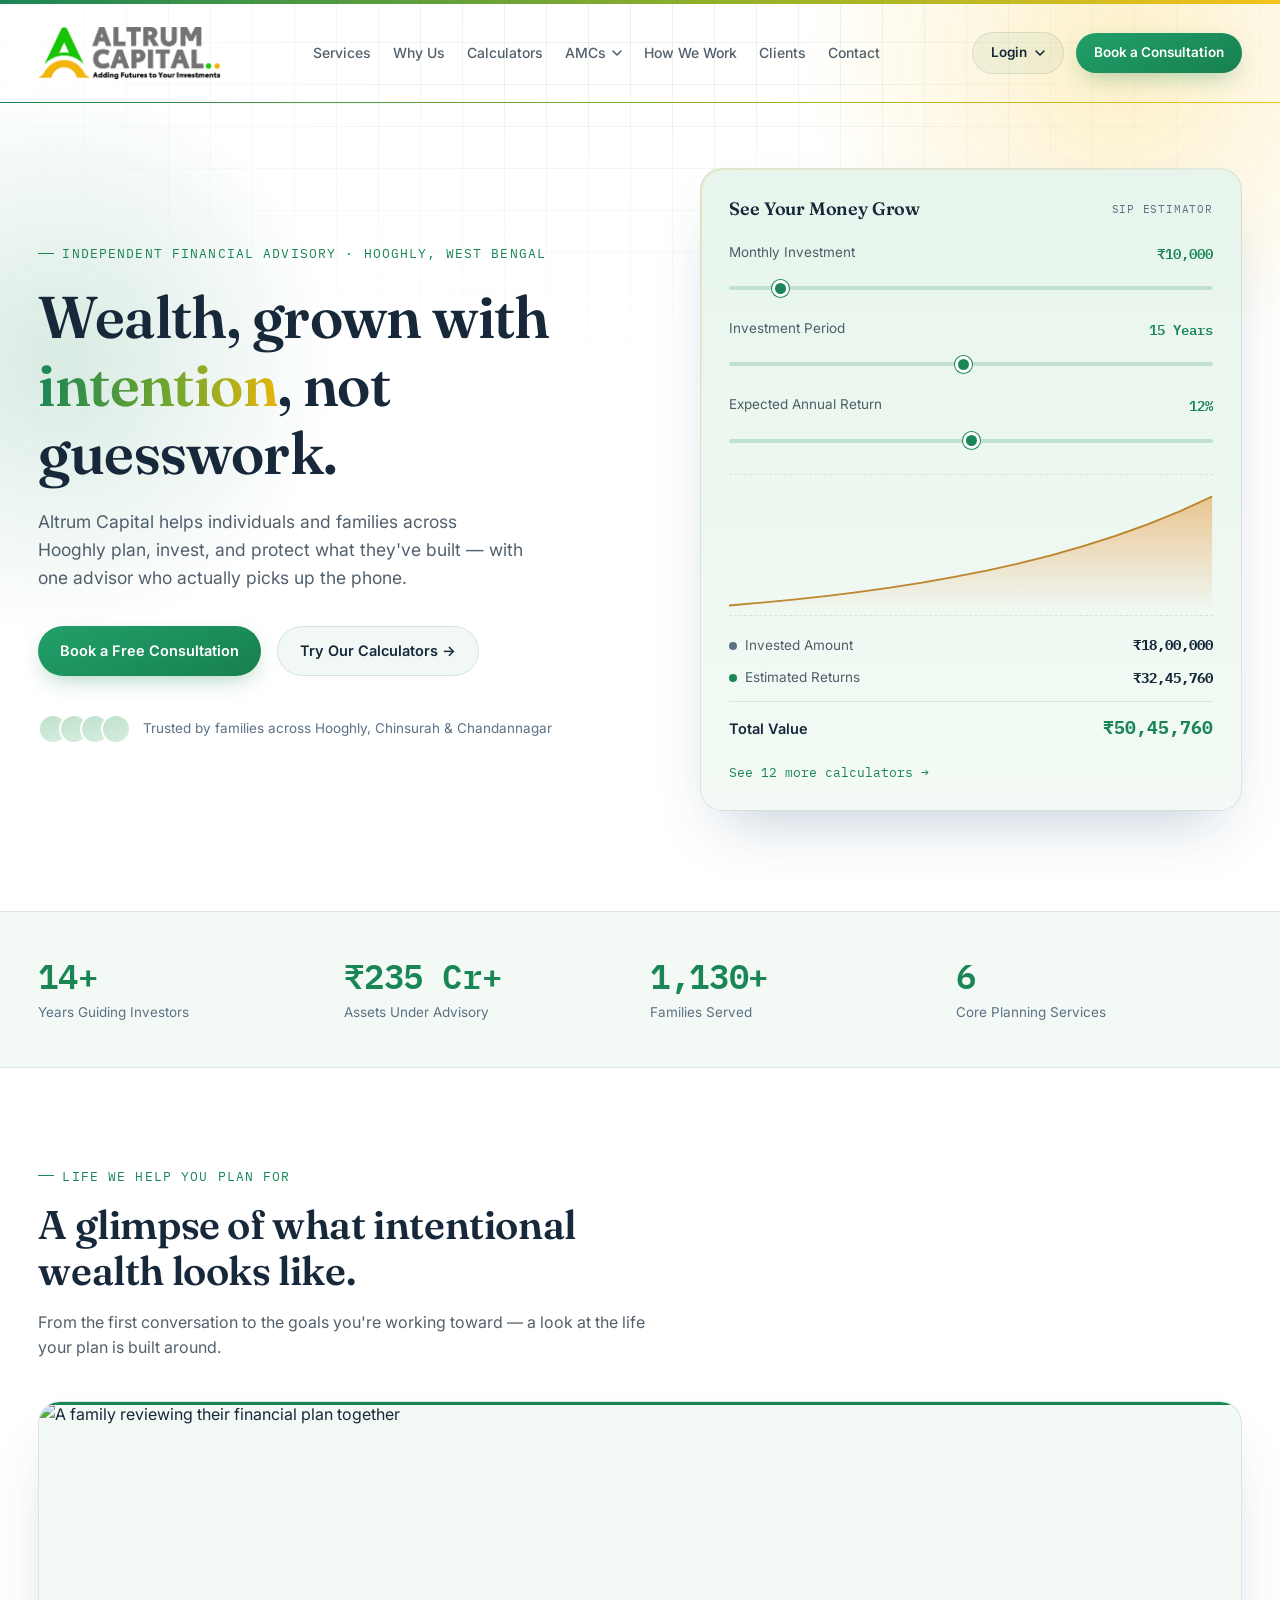
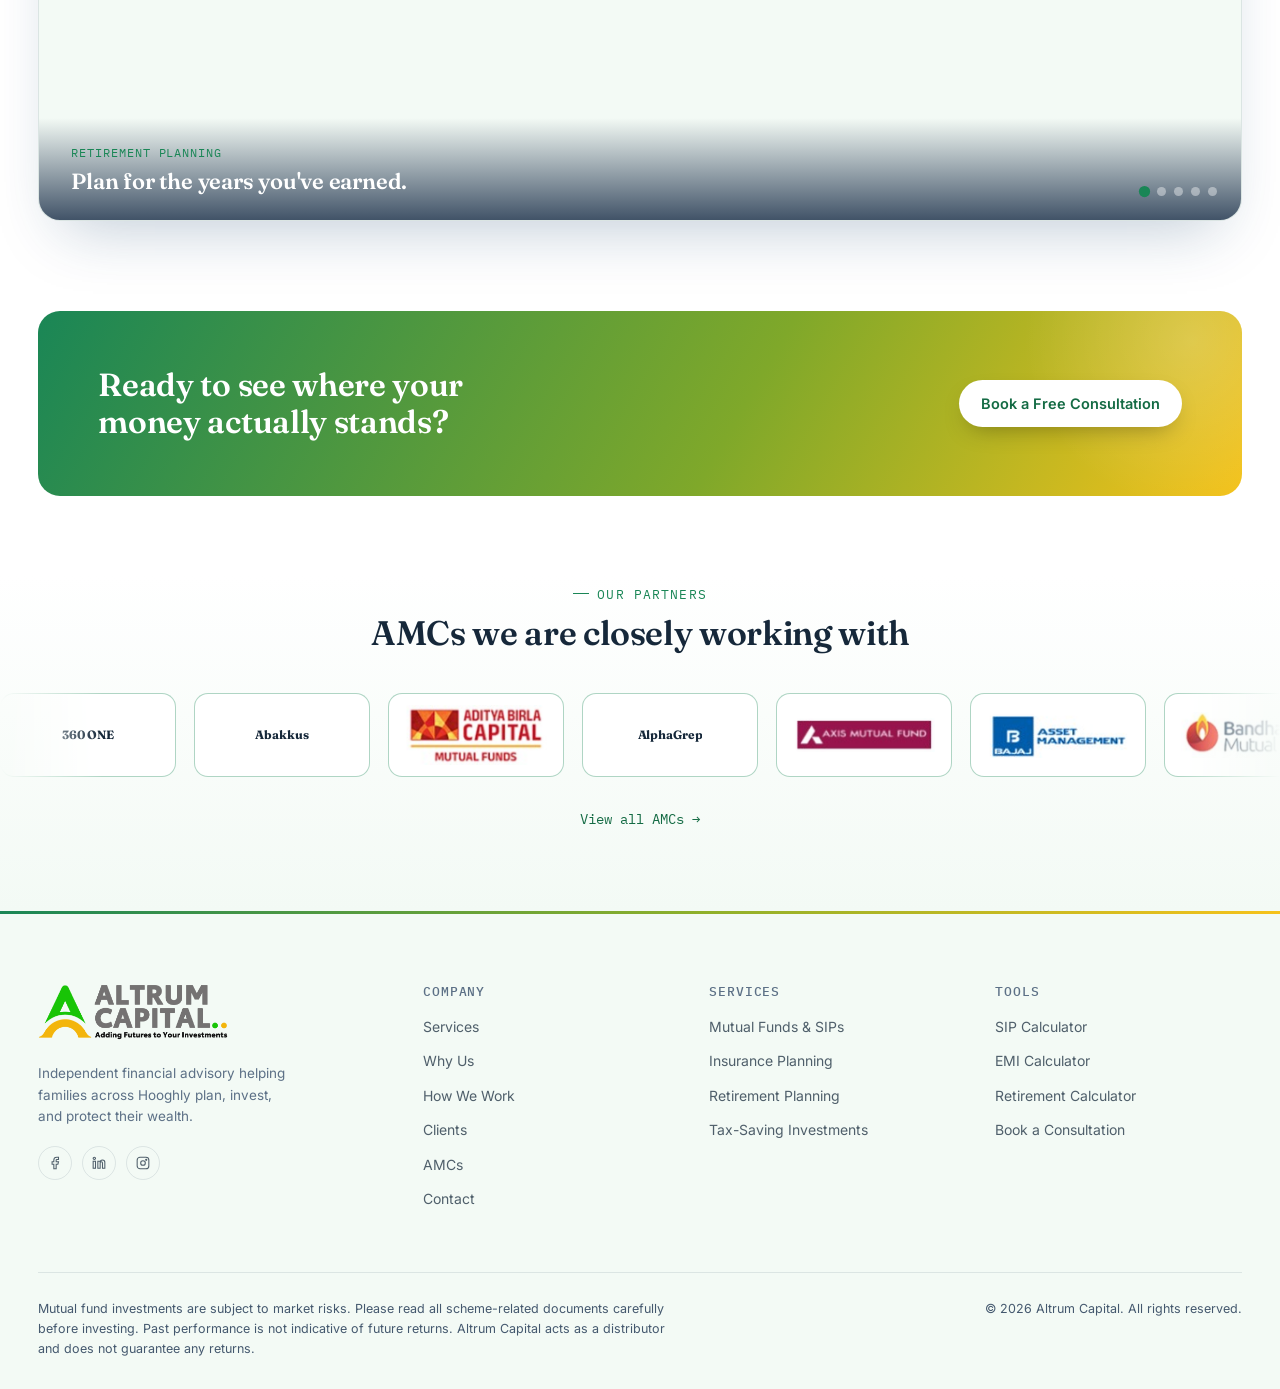
==== commit 422c4940: "fix URL" ====
--- a/index.html
+++ b/index.html
@@ -15,66 +15,7 @@
 
 <div class="ledger-bg" aria-hidden="true"></div>
 
-<header id="siteHeader">
-  <nav class="wrap">
-      <a href="index.html" class="logo logo-full" aria-label="Altrum Capital — Adding Futures to Your Investments"><img src="images/logo-full.png" alt="Altrum Capital"></a>
-    <div class="nav-links">
-      <a href="services.html">Services</a>
-      <a href="why-us.html">Why Us</a>
-      <a href="calculators.html">Calculators</a>
-      <div class="nav-item has-mega">
-        <a href="amcs.html" aria-haspopup="true" aria-expanded="false">AMCs <svg viewBox="0 0 10 6" fill="none" stroke="currentColor" stroke-width="1.6" stroke-linecap="round" stroke-linejoin="round" aria-hidden="true"><path d="M1 1l4 4 4-4"/></svg></a>
-        <div class="mega" data-amc-menu></div>
-      </div>
-      <a href="process.html">How We Work</a>
-      <a href="testimonials.html">Clients</a>
-      <a href="contact.html">Contact</a>
-    </div>
-    <div class="nav-cta">
-      <div class="login-menu">
-        <button type="button" class="login-btn" aria-haspopup="true" aria-expanded="false">Login <svg viewBox="0 0 10 6" fill="none" stroke="currentColor" stroke-width="1.6" stroke-linecap="round" stroke-linejoin="round" aria-hidden="true"><path d="M1 1l4 4 4-4"/></svg></button>
-        <div class="login-pop" role="menu">
-          <div class="login-group">
-            <h6>Office Login</h6>
-            <a role="menuitem" href="https://altrumcapital.investwell.app/app/#/login" target="_blank" rel="noopener">Admin</a>
-            <a role="menuitem" href="https://www.nseinvest.com/nsemfdesk/login.htm" target="_blank" rel="noopener">NSE MF</a>
-            <a role="menuitem" href="https://voltmoney.in/partner/signup" target="_blank" rel="noopener">LAMF</a>
-          </div>
-          <div class="login-group">
-            <h6>Client Login</h6>
-            <a role="menuitem" href="https://altrumcapital.investwell.app/app/#/login" target="_blank" rel="noopener">MF Portfolio</a>
-            <a role="menuitem" href="https://app.voltmoney.in/" target="_blank" rel="noopener">LAMF</a>
-          </div>
-        </div>
-      </div>
-      <a href="contact.html" class="btn btn-primary btn-sm">Book a Consultation</a>
-      <button class="burger" id="burgerBtn" aria-label="Open menu" aria-expanded="false">
-        <span></span>
-      </button>
-    </div>
-  </nav>
-</header>
-
-<div class="menu-close-scrim" id="scrim"></div>
-<div class="mobile-menu" id="mobileMenu">
-  <a href="services.html">Services</a>
-  <a href="why-us.html">Why Us</a>
-  <a href="calculators.html">Calculators</a>
-  <a href="amcs.html">AMCs</a>
-  <a href="process.html">How We Work</a>
-  <a href="testimonials.html">Clients</a>
-  <a href="contact.html">Contact</a>
-  <div class="m-login">
-    <h6>Office Login</h6>
-    <a href="https://altrumcapital.investwell.app/app/#/login" target="_blank" rel="noopener">Admin</a>
-    <a href="https://www.nseinvest.com/nsemfdesk/login.htm" target="_blank" rel="noopener">NSE MF</a>
-    <a href="https://voltmoney.in/partner/signup" target="_blank" rel="noopener">LAMF</a>
-    <h6>Client Login</h6>
-    <a href="https://altrumcapital.investwell.app/app/#/login" target="_blank" rel="noopener">MF Portfolio</a>
-    <a href="https://app.voltmoney.in/" target="_blank" rel="noopener">LAMF</a>
-  </div>
-  <a href="contact.html" class="btn btn-primary" style="margin-top:10px;">Book a Consultation</a>
-</div>
+<script src="js/header.js"></script>
 
 <!-- HERO -->
 <section class="hero">
@@ -201,48 +142,7 @@
 </section>
 
 <!-- FOOTER -->
-<footer>
-  <div class="wrap">
-    <div class="footer-grid">
-        <div class="footer-brand">
-            <a href="index.html" class="logo logo-full" aria-label="Altrum Capital — Adding Futures to Your Investments"><img src="images/logo-full.png" alt="Altrum Capital"></a>
-            <p>Independent financial advisory helping families across Hooghly plan, invest, and protect their wealth.</p>
-            <div class="social-row">
-                <a href="#" aria-label="Facebook"><svg viewBox="0 0 24 24" fill="none" stroke-width="1.8"><path d="M18 2h-3a5 5 0 0 0-5 5v3H7v4h3v8h4v-8h3l1-4h-4V7a1 1 0 0 1 1-1h3Z"/></svg></a>
-                <a href="#" aria-label="LinkedIn"><svg viewBox="0 0 24 24" fill="none" stroke-width="1.8"><rect x="2" y="9" width="4" height="12"/><circle cx="4" cy="4" r="2"/><path d="M10 9h4v2a4 4 0 0 1 8 0v10h-4v-9a2 2 0 0 0-4 0v9h-4Z"/></svg></a>
-                <a href="#" aria-label="Instagram"><svg viewBox="0 0 24 24" fill="none" stroke-width="1.8"><rect x="2" y="2" width="20" height="20" rx="5"/><circle cx="12" cy="12" r="4"/><circle cx="17.5" cy="6.5" r="1"/></svg></a>
-            </div>
-        </div>
-      <div class="footer-col">
-        <h4>Company</h4>
-        <a href="services.html">Services</a>
-        <a href="why-us.html">Why Us</a>
-        <a href="process.html">How We Work</a>
-        <a href="testimonials.html">Clients</a>
-        <a href="amcs.html">AMCs</a>
-        <a href="contact.html">Contact</a>
-      </div>
-      <div class="footer-col">
-        <h4>Services</h4>
-        <a href="services.html">Mutual Funds &amp; SIPs</a>
-        <a href="services.html">Insurance Planning</a>
-        <a href="services.html">Retirement Planning</a>
-        <a href="services.html">Tax-Saving Investments</a>
-      </div>
-      <div class="footer-col">
-        <h4>Tools</h4>
-        <a href="calculators.html">SIP Calculator</a>
-        <a href="calculators.html">EMI Calculator</a>
-        <a href="calculators.html">Retirement Calculator</a>
-        <a href="contact.html">Book a Consultation</a>
-      </div>
-    </div>
-    <div class="footer-bottom">
-      <p>Mutual fund investments are subject to market risks. Please read all scheme-related documents carefully before investing. Past performance is not indicative of future returns. Altrum Capital acts as a distributor and does not guarantee any returns.</p>
-      <p>© <span id="year"></span> Altrum Capital. All rights reserved.</p>
-    </div>
-  </div>
-</footer>
+<script src="js/footer.js"></script>
 
 <script src="js/amc-data.js"></script>
 <script src="js/amc-menu.js"></script>
--- a/css/style.css
+++ b/css/style.css
@@ -778,6 +778,7 @@
 /* ---------- cta banner ---------- */
 .cta-banner{
   margin:0 32px;
+  margin-bottom:80px;
   max-width:calc(1800px - 2*clamp(24px,3vw,64px)); width:calc(100% - 2*clamp(24px,3vw,64px));
   margin-left:auto; margin-right:auto;
   background:linear-gradient(120deg, var(--navy-850), var(--navy-800));
@@ -802,7 +803,8 @@
 }
 .cta-banner h2{ font-size:clamp(24px,2.8vw,32px); max-width:460px; position:relative; z-index:1;}
 .cta-banner .btn{ position:relative; z-index:1; flex-shrink:0; }
-
+.cta-banner + .amc-strip{ padding-top:0; }
+@media (max-width:640px){ .cta-banner{ margin-bottom:56px; } }
 /* ---------- footer ---------- */
 footer{
   padding:70px 0 30px;
@@ -1111,4 +1113,4 @@
 .logo.logo-full{ display:inline-flex; align-items:center; }
 .logo.logo-full img{ display:block; height:54px; width:auto; max-width:none; }
 .footer-brand .logo.logo-full img{ height:56px; }
-@media (max-width:640px){ .logo.logo-full img{ height:38px; } .footer-brand .logo.logo-full img{ height:48px; } }+@media (max-width:640px){ .logo.logo-full img{ height:38px; } .footer-brand .logo.logo-full img{ height:48px; } }
